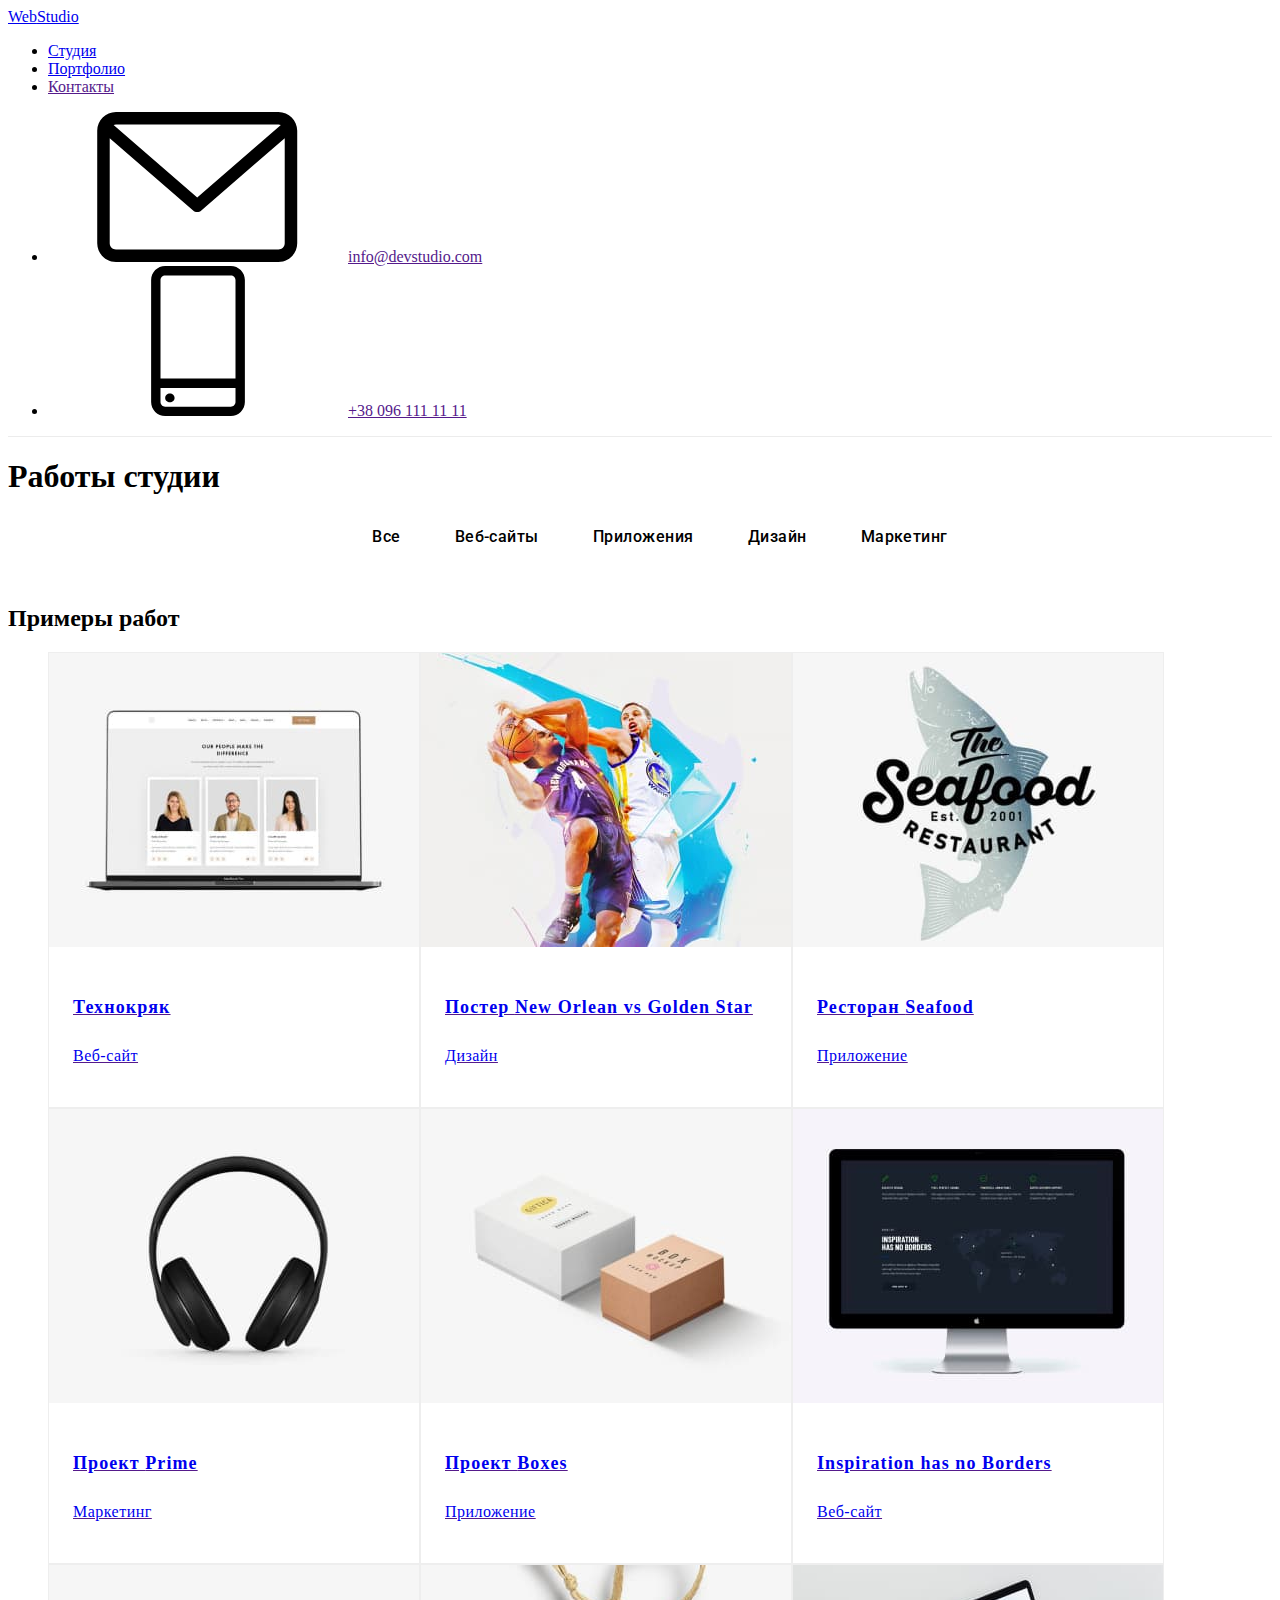
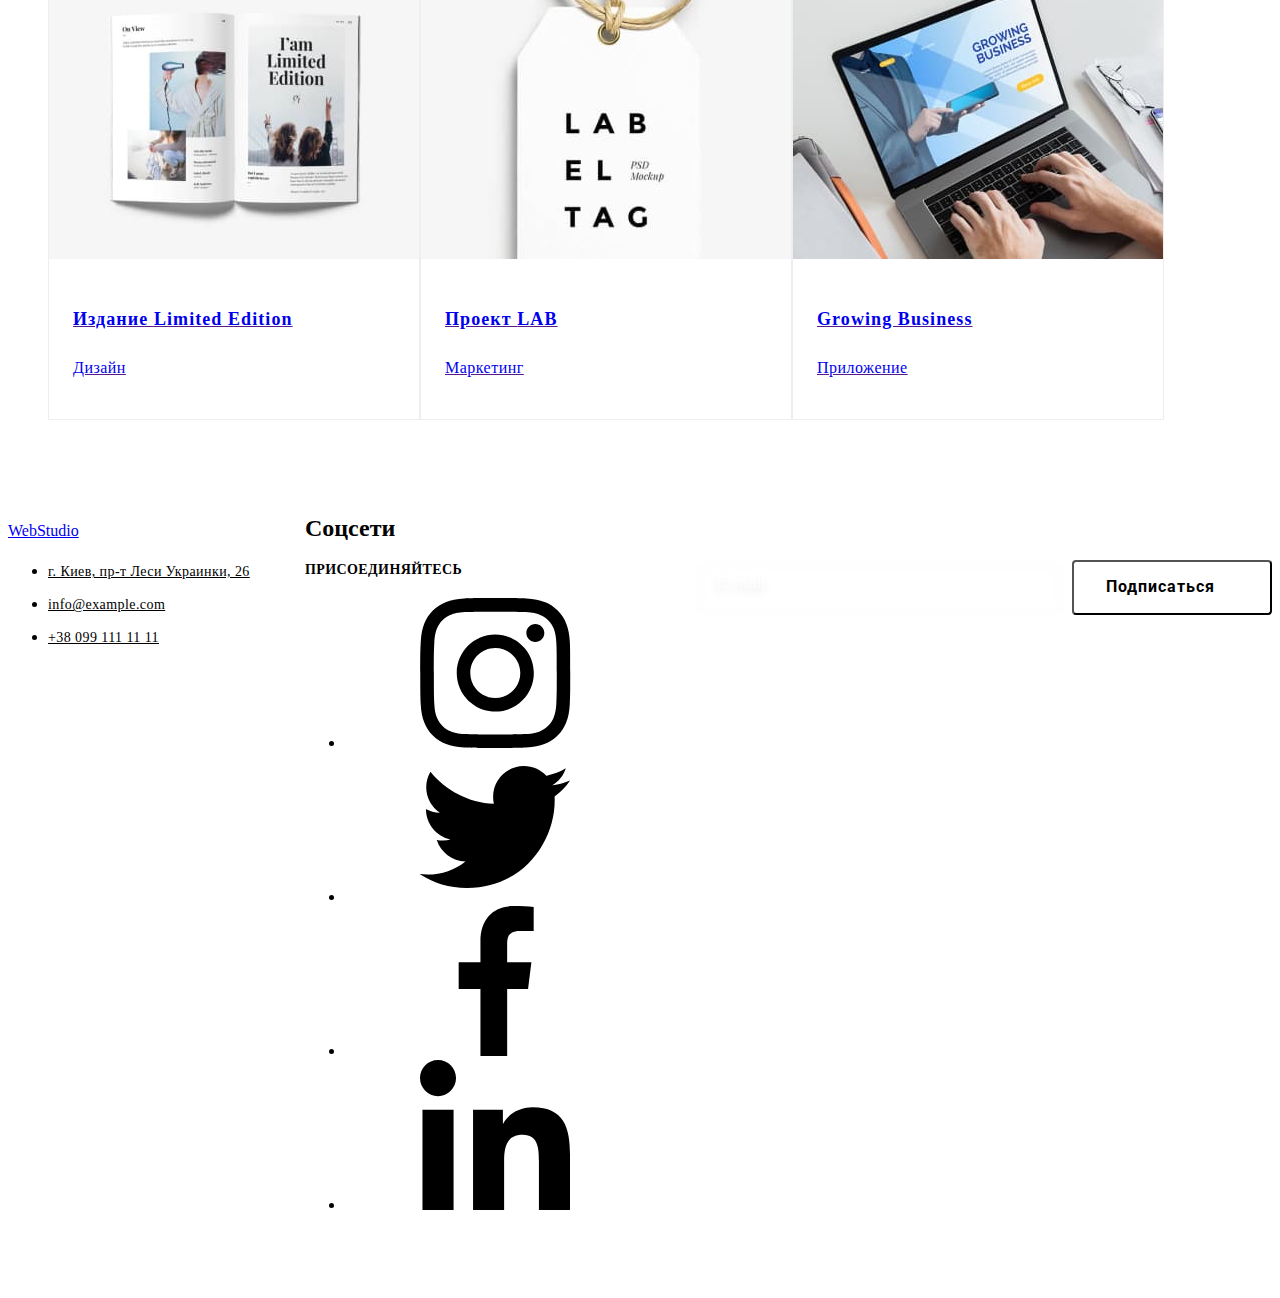
==== portfolio.html @ 2f6cfe2d "Методология БЭМ и Sass" ====
<!DOCTYPE html>
<html lang="en">
  <head>
    <meta charset="UTF-8" />
    <meta http-equiv="X-UA-Compatible" content="IE=edge" />
    <meta name="viewport" content="width=device-width, initial-scale=1.0" />
    <link rel="preconnect" href="https://fonts.googleapis.com" />
    <link rel="preconnect" href="https://fonts.gstatic.com" crossorigin />
    <link
      href="https://fonts.googleapis.com/css2?family=Raleway:wght@700&family=Roboto:wght@400;500;700;900&display=swap"
      rel="stylesheet"
    />
    <link rel="stylesheet" href="./css/reset.css" />
    <link
      rel="stylesheet"
      href="https://cdnjs.cloudflare.com/ajax/libs/modern-normalize/1.1.0/modern-normalize.min.css"
      integrity="sha512-wpPYUAdjBVSE4KJnH1VR1HeZfpl1ub8YT/NKx4PuQ5NmX2tKuGu6U/JRp5y+Y8XG2tV+wKQpNHVUX03MfMFn9Q=="
      crossorigin="anonymous"
      referrerpolicy="no-referrer"
    />
    <link rel="stylesheet" href="./css/style.css" />
    <title>Portfolio</title>
  </head>
  <body>
    <!-- Шапка сайта -->
    <div class="container">
      <header class="page-header">
        <nav class="nav">
          <a href="./index.html" class="logo"
            >Web<span class="logo--black">Studio</span></a
          >
          <ul class="nav__list">
            <li class="nav__item">
              <a href="./index.html" class="nav__link current">Студия</a>
            </li>
            <li class="nav__item">
              <a href="./portfolio.html" class="nav__link">Портфолио</a>
            </li>
            <li class="nav__item"><a href="" class="nav__link">Контакты</a></li>
          </ul>
        </nav>
        <ul class="contacts">
          <li class="contacts__item">
            <a href="" class="contacts__link"
              ><svg class="contacts__icon">
                <use href="./images/sprite.svg#icon-envelope"></use></svg
              >info@devstudio.com</a
            >
          </li>
          <li class="contacts__item">
            <a href="" class="contacts__link"
              ><svg class="contacts__icon">
                <use href="./images/sprite.svg#icon-smartphone"></use></svg
              >+38 096 111 11 11</a
            >
          </li>
        </ul>
      </header>
    </div>
    <main>
      <!-- Фильтр -->
      <section class="card-container">
        <div class="container">
          <h1 class="visually-hidden">Работы студии</h1>
          <ul class="list filter-list">
            <li class="item">
              <button type="button" class="btn-filter">Все</button>
            </li>
            <li class="item">
              <button type="button" class="btn-filter">Веб-сайты</button>
            </li>
            <li class="item">
              <button type="button" class="btn-filter">Приложения</button>
            </li>
            <li class="item">
              <button type="button" class="btn-filter">Дизайн</button>
            </li>
            <li class="item">
              <button type="button" class="btn-filter">Маркетинг</button>
            </li>
          </ul>
          <!-- Карточки -->
          <h2 class="section-title visually-hidden">Примеры работ</h2>
          <ul class="list card-set">
            <li class="item">
              <div class="card-thumb">
                <a href="">
                  <div class="envelope">
                    <img src="./images/project-1.jpg" alt="Технокряк" />
                    <p class="item-owerlay">
                      Технокряк это современная площадка распространения
                      коронавируса. Компании используют эту платформу для
                      цифрового шпионажа и атак на защищённые сервера
                      конкурентов.
                    </p>
                  </div>
                  <div class="card-content">
                    <h3 class="title">Технокряк</h3>
                    <p class="text">Веб-сайт</p>
                  </div>
                </a>
              </div>
            </li>

            <li class="item">
              <div class="card-thumb">
                <a href="">
                  <div class="envelope">
                    <img
                      src="./images/project-2.jpg"
                      alt="Постер New Orlean vs Golden Star"
                    />
                    <p class="item-owerlay">
                      Технокряк это современная площадка распространения
                      коронавируса. Компании используют эту платформу для
                      цифрового шпионажа и атак на защищённые сервера
                      конкурентов.
                    </p>
                  </div>
                  <div class="card-content">
                    <h3 class="title">
                      Постер <span lang="en">New Orlean vs Golden Star</span>
                    </h3>
                    <p class="text">Дизайн</p>
                  </div>
                </a>
              </div>
            </li>

            <li class="item">
              <div class="card-thumb">
                <a href="">
                  <div class="envelope">
                    <img src="./images/project-3.jpg" alt="Ресторан Seafood" />
                    <p class="item-owerlay">
                      Технокряк это современная площадка распространения
                      коронавируса. Компании используют эту платформу для
                      цифрового шпионажа и атак на защищённые сервера
                      конкурентов.
                    </p>
                  </div>
                  <div class="card-content">
                    <h3 class="title">
                      Ресторан <span lang="en">Seafood</span>
                    </h3>
                    <p class="text">Приложение</p>
                  </div>
                </a>
              </div>
            </li>

            <li class="item">
              <div class="card-thumb">
                <a href="">
                  <div class="envelope">
                    <img src="./images/project-4.jpg" alt="Проект Prime" />
                    <p class="item-owerlay">
                      Технокряк это современная площадка распространения
                      коронавируса. Компании используют эту платформу для
                      цифрового шпионажа и атак на защищённые сервера
                      конкурентов.
                    </p>
                  </div>
                  <div class="card-content">
                    <h3 class="title">Проект <span lang="en">Prime</span></h3>
                    <p class="text">Маркетинг</p>
                  </div>
                </a>
              </div>
            </li>

            <li class="item">
              <div class="card-thumb">
                <a href="">
                  <div class="envelope">
                    <img src="./images/project-5.jpg" alt="Проект Boxes" />
                    <p class="item-owerlay">
                      Технокряк это современная площадка распространения
                      коронавируса. Компании используют эту платформу для
                      цифрового шпионажа и атак на защищённые сервера
                      конкурентов.
                    </p>
                  </div>
                  <div class="card-content">
                    <h3 class="title">Проект <span lang="en">Boxes</span></h3>
                    <p class="text">Приложение</p>
                  </div>
                </a>
              </div>
            </li>

            <li class="item">
              <div class="card-thumb">
                <a href="">
                  <div class="envelope">
                    <img
                      src="./images/project-6.jpg"
                      alt="Inspiration has no Borders"
                    />
                    <p class="item-owerlay">
                      Технокряк это современная площадка распространения
                      коронавируса. Компании используют эту платформу для
                      цифрового шпионажа и атак на защищённые сервера
                      конкурентов.
                    </p>
                  </div>
                  <div class="card-content">
                    <h3 class="title">
                      <span lang="en">Inspiration has no Borders</span>
                    </h3>
                    <p class="text">Веб-сайт</p>
                  </div>
                </a>
              </div>
            </li>

            <li class="item">
              <div class="card-thumb">
                <a href="">
                  <div class="envelope">
                    <img
                      src="./images/project-7.jpg"
                      alt="Издание Limited Edition"
                    />
                    <p class="item-owerlay">
                      Технокряк это современная площадка распространения
                      коронавируса. Компании используют эту платформу для
                      цифрового шпионажа и атак на защищённые сервера
                      конкурентов.
                    </p>
                  </div>
                  <div class="card-content">
                    <h3 class="title">
                      Издание <span lang="en">Limited Edition</span>
                    </h3>
                    <p class="text">Дизайн</p>
                  </div>
                </a>
              </div>
            </li>

            <li class="item">
              <div class="card-thumb">
                <a href="">
                  <div class="envelope">
                    <img src="./images/project-8.jpg" alt="Проект LAB" />
                    <p class="item-owerlay">
                      Технокряк это современная площадка распространения
                      коронавируса. Компании используют эту платформу для
                      цифрового шпионажа и атак на защищённые сервера
                      конкурентов.
                    </p>
                  </div>
                  <div class="card-content">
                    <h3 class="title">Проект <span lang="en">LAB</span></h3>
                    <p class="text">Маркетинг</p>
                  </div>
                </a>
              </div>
            </li>

            <li class="item">
              <div class="card-thumb">
                <a href="">
                  <div class="envelope">
                    <img src="./images/project-9.jpg" alt="Growing Business" />
                    <p class="item-owerlay">
                      Технокряк это современная площадка распространения
                      коронавируса. Компании используют эту платформу для
                      цифрового шпионажа и атак на защищённые сервера
                      конкурентов.
                    </p>
                  </div>
                  <div class="card-content">
                    <h3 class="title">
                      <span lang="en">Growing Business</span>
                    </h3>
                    <p class="text">Приложение</p>
                  </div>
                </a>
              </div>
            </li>
          </ul>
        </div>
      </section>
    </main>
    <!-- Футер -->
    <footer class="footer">
      <div class="container wrap">
        <div class="footer-left">
          <a href="./index.html" class="logo link"
            >Web<span class="logo-white">Studio</span></a
          >
          <address>
            <ul class="address-list list">
              <li class="address-item">
                <a href="" class="link address-contact map"
                  >г. Киев, пр-т Леси Украинки, 26</a
                >
              </li>
              <li class="address-item">
                <a href="mailto:info@example.com" class="link address-contact"
                  >info@example.com</a
                >
              </li>
              <li class="address-item">
                <a href="tel:+380991111111" class="link address-contact"
                  >+38 099 111 11 11</a
                >
              </li>
            </ul>
          </address>
        </div>
        <div class="footer-right">
          <h2 class="visually-hidden">Соцсети</h2>
          <h3 class="title">Присоединяйтесь</h3>
          <ul class="team-social social-list list">
            <li class="item">
              <a href="" class="social-link"
                ><svg class="social-icon">
                  <use href="./images/sprite.svg#icon-instagram"></use></svg
              ></a>
            </li>
            <li class="item">
              <a href="" class="social-link"
                ><svg class="social-icon">
                  <use href="./images/sprite.svg#icon-twitter"></use></svg
              ></a>
            </li>
            <li class="item">
              <a href="" class="social-link"
                ><svg class="social-icon">
                  <use href="./images/sprite.svg#icon-facebook"></use></svg
              ></a>
            </li>
            <li class="item">
              <a href="" class="social-link"
                ><svg class="social-icon">
                  <use href="./images/sprite.svg#icon-linkedin"></use></svg
              ></a>
            </li>
          </ul>
        </div>
        <form class="subscribe">
          <b class="subscribe-heading">Подпишитесь на рассылку</b>
          <div class="subscribe-field">
            <label
              ><input type="email" name="mail" placeholder="E-mail"
            /></label>
            <button type="submit" class="btn-subscribe">Подписаться</button>
          </div>
        </form>
      </div>
    </footer>
  </body>
</html>
---- css/style.css ----
/* -----Модалка----- */

.backdrop {
  position: fixed;
  top: 0;
  left: 0;
  width: 100%;
  height: 100%;
  background: rgba(0, 0, 0, 0.2);
}

.is-hidden {
  opacity: 0;
  pointer-events: none;
}

.modal {
  position: absolute;
  width: 530px;
  top: 50%;
  left: 50%;
  transform: translate(-50%, -50%);
  background: #ffffff;
  box-shadow: 0px 1px 3px rgba(0, 0, 0, 0.12), 0px 1px 1px rgba(0, 0, 0, 0.14),
    0px 2px 1px rgba(0, 0, 0, 0.2);
  border-radius: 4px;
}

.btn-modal {
  display: flex;
  align-items: center;
  justify-content: center;

  position: absolute;
  top: 8px;
  right: 8px;

  width: 30px;
  height: 30px;
  background: #ffffff;
  border: 1px solid rgba(0, 0, 0, 0.1);
  border-radius: 20px;
}

.close {
  width: 18px;
  height: 18px;
  transition: fill 250ms cubic-bezier(0.4, 0, 0.2, 1);
}

.btn-modal:hover .close,
.btn-modal:focus .close {
  fill: var(--accent-color);
  cursor: pointer;
}

/* -----Форма в модалке----- */

.application {
  padding: 40px;
}

.application .title {
  margin-bottom: 12px;

  font-weight: 700;
  font-size: 20px;
  line-height: 1.15;
  letter-spacing: 0.03em;
  text-align: center;
  color: var(--primary-text-color);
}

.form-field {
  position: relative;
  display: flex;
  flex-direction: column;
  margin-bottom: 10px;
}

.form-field label {
  margin-bottom: 4px;
  font-size: 12px;
  line-height: 1.17;
  letter-spacing: 0.01em;
  color: var(--secondary-text-color);
}

.form-field input {
  width: 100%;
  padding: 10px 42px;
  border: 1px solid rgba(33, 33, 33, 0.2);
  border-radius: 4px;
}

.form-field input:focus {
  border: 1px solid var(--accent-color);
}

.form-field textarea {
  resize: none;
  padding: 16px 12px;
  height: 120px;
  border: 1px solid rgba(33, 33, 33, 0.2);
  border-radius: 4px;
}

.form-field textarea:focus {
  border: 1px solid var(--accent-color);
}

.form-field textarea::placeholder {
  font-size: 12px;
  line-height: 1.17;
  letter-spacing: 0.01em;
  color: rgba(117, 117, 117, 0.5);
}

.form-checkbox {
  display: flex;
  justify-content: center;
  align-items: center;
  font-size: 14px;
  line-height: 1.71;
  letter-spacing: 0.03em;
  color: var(--secondary-text-color);
  margin-bottom: 30px;
}

.checkbox {
  /* -webkit-appearance: none;
  -moz-appearance: none;
  appearance: none;
  position: absolute; */

  position: absolute;
  width: 1px;
  height: 1px;
  margin: -1px;
  border: 0;
  padding: 0;
  clip: rect(0 0 0 0);
  overflow: hidden;
}

.checkbox-icon {
  display: inline-block;
  width: 16px;
  height: 15px;
  margin-right: 8px;

  background-image: url(../images/icon-no-check.svg);

  transition: background-image 250ms cubic-bezier(0.4, 0, 0.2, 1);
}

.checkbox:checked + .checkbox-icon {
  background-image: url(../images/icon-check.svg);
}

.contract {
  padding-left: 4px;
  color: var(--accent-color);
  text-decoration: underline;
}

.form-icon {
  position: absolute;
  top: 50%;
  left: 15px;
  width: 18px;
  height: 18px;

  fill: #212121;
}

.form-field input:focus ~ .form-icon {
  fill: var(--accent-color);
}

.form-btn {
  display: flex;
  flex-direction: column;
  align-items: center;
}

.btn-form-application {
  display: inline-block;
  border-radius: 4px;
  border: 1px solid transparent;
  box-shadow: 0px 4px 4px rgba(0, 0, 0, 0.15);
  padding-top: 10px;
  padding-right: 55px;
  padding-bottom: 10px;
  padding-left: 55px;

  background-color: var(--accent-color);
  color: var(--heading-color);
  font-weight: 700;
  font-size: 16px;
  line-height: 1.9;
  letter-spacing: 0.06em;
  transition: background 250ms cubic-bezier(0.4, 0, 0.2, 1);
}

.btn-form-application:hover,
.btn-form-application:focus {
  background: #188ce8;
  cursor: pointer;
}

/* -----Хедер----- */
/* -----Лого----- */

/* -----Секция HERO----- */

.btn-hero {
  display: inline-block;
  border-radius: 4px;
  border: 1px solid transparent;
  padding-top: 10px;
  padding-right: 32px;
  padding-bottom: 10px;
  padding-left: 32px;
  min-width: 200px;
  margin-top: 30px;

  background-color: var(--accent-color);
  color: var(--heading-color);
  font-family: Roboto;
  font-style: normal;
  font-weight: 700;
  font-size: 16px;
  line-height: 1.9;
  letter-spacing: 0.06em;
  align-items: center;
  text-align: center;
}

/* -----Преимущества----- */

/* -----Чем занимаемся----- */

/* -----Команда----- */

/* -----Клиенты----- */

/* -----Футтер----- */

.footer {
  background-color: var(--footer-color);
  padding-top: 60px;
  padding-bottom: 60px;
}

.wrap {
  display: flex;
  align-items: baseline;
  justify-content: space-between;
}

/* .footer-left {
  margin-right: 70px;
} */

.address-list {
  display: flex;
  flex-direction: column;
  margin-top: 20px;
}

.address-contact {
  color: var(--footer-address);
  font-style: normal;
  font-size: 14px;
  line-height: 1.71;
  letter-spacing: 0.03em;

  transition: color 250ms cubic-bezier(0.4, 0, 0.2, 1);
}

.map {
  color: var(--heading-color);
}

.address-list .address-item + .address-item {
  margin-top: 9px;
}

.address-contact:hover,
.address-contact:focus {
  color: var(--heading-color);
  cursor: pointer;
}

.footer-right > .title {
  color: var(--heading-color);
  font-weight: 700;
  font-size: 14px;
  line-height: 1.14;
  letter-spacing: 0.03em;
  text-transform: uppercase;
  margin-bottom: 20px;
}

/* Подписаться */

/* .subscribe {
  margin-left: 93px;
} */

.subscribe-field {
  display: flex;
}

.subscribe-heading {
  display: block;
  font-weight: bold;
  font-size: 14px;
  line-height: 1.14;
  letter-spacing: 0.03em;
  text-transform: uppercase;
  color: #ffffff;

  margin-bottom: 20px;
}

.subscribe-field input {
  width: 360px;
  margin-right: 12px;
  padding-top: 15px;
  padding-right: 16px;
  padding-bottom: 15px;
  padding-left: 16px;

  background-color: var(--footer-color);

  border: 1px solid rgba(255, 255, 255, 0.3);
  box-sizing: border-box;
  filter: drop-shadow(0px 4px 4px rgba(0, 0, 0, 0.15));
  border-radius: 4px;
}

.subscribe-field input::placeholder {
  font-size: 16px;
  line-height: 1.25;
  letter-spacing: 0.03em;
  color: rgba(255, 255, 255, 0.6);
}

.btn-subscribe {
  display: inline-flex;
  position: relative;
  border-radius: 4px;
  padding-top: 10px;
  padding-right: 32px;
  padding-bottom: 10px;
  padding-left: 32px;
  min-width: 200px;

  background-color: var(--accent-color);
  color: var(--heading-color);
  font-family: Roboto;
  font-style: normal;
  font-weight: 700;
  font-size: 16px;
  line-height: 1.9;
  letter-spacing: 0.06em;
  align-items: center;
  text-align: center;
}

.btn-subscribe::after {
  content: "";
  position: absolute;
  top: 50%;
  right: 25px;
  transform: translateY(-50%);

  width: 24px;
  height: 24px;
  background-image: url(../images/icon-send.svg);
}

/* -----ВТОРАЯ СТРАНИЦА----- */

/* -----Фильтр----- */
.card-container {
  border-top: 1px solid #ececec;
  padding-top: var(--section-padding);
  padding-bottom: var(--section-padding);
}

.filter-list {
  display: flex;
  justify-content: center;
  margin-bottom: 50px;
}

.filter-list .item {
  display: inline-block;
}

.filter-list .item + .item {
  margin-left: 8px;
}

.btn-filter {
  display: inline-block;
  background-color: var(--background-filter);
  height: 38px;
  border-radius: 4px;
  border: 1px solid transparent;
  padding: 6px 22px;

  font-family: Roboto;
  font-style: normal;
  font-weight: 500;
  font-size: 16px;
  line-height: 1.62;
  text-align: center;
  letter-spacing: 0.03em;

  transition: background-color 250ms cubic-bezier(0.4, 0, 0.2, 1),
    color 250ms cubic-bezier(0.4, 0, 0.2, 1),
    box-shadow 250ms cubic-bezier(0.4, 0, 0.2, 1);
}

.btn-filter:hover,
.btn-filter:focus {
  cursor: pointer;
  background-color: var(--accent-color);
  color: var(--background-filter);
  box-shadow: 0px 3px 1px rgba(0, 0, 0, 0.1), 0px 1px 2px rgba(0, 0, 0, 0.08),
    0px 2px 2px rgba(0, 0, 0, 0.12);
}

/* -----Карточки----- */

.card-set {
  display: flex;
  flex-wrap: wrap;
  margin-top: calc(-1 * var(--card-set-gap));
  margin-left: calc(-1 * var(--card-set-gap));
}

.card-set .item {
  display: flex;
  flex-direction: column;
  flex-basis: calc(100% / 3 - var(--card-set-gap));
  margin-top: var(--card-set-gap);
  margin-left: var(--card-set-gap);
  width: 370px;
  border: 1px solid #eeeeee;

  transition: box-shadow 250ms cubic-bezier(0.4, 0, 0.2, 1);
}

.card-set .item:hover,
.card-set .item:focus {
  cursor: pointer;
  box-shadow: 0px 1px 1px rgba(0, 0, 0, 0.12), 0px 4px 4px rgba(0, 0, 0, 0.06),
    1px 4px 6px rgba(0, 0, 0, 0.16);
}

.envelope {
  position: relative;
  overflow: hidden;
}

.item-owerlay {
  position: absolute;
  width: 100%;
  height: 100%;
  padding: 63px 24px;
  transition: transform 250ms cubic-bezier(0.4, 0, 0.2, 1);
  font-size: 18px;
  line-height: 1.55;
  letter-spacing: 0.03em;
  color: var(--heading-color);
  background: rgba(33, 150, 243, 0.9);

  pointer-events: none;
}

.card-set .item:hover .item-owerlay,
.card-set .item:focus .item-owerlay {
  transform: translateY(-100%);
}

.card-content {
  padding: 20px 24px;
}

.card-content .title {
  color: var(--primary-text-color);
  font-weight: 700;
  font-size: 18px;
  line-height: 2;
  letter-spacing: 0.06em;
  margin-bottom: 4px;
}

.card-content .text {
  color: var(--secondary-text-color);
  font-weight: 400;
  font-size: 16px;
  line-height: 1.87;
  letter-spacing: 0.03em;
}
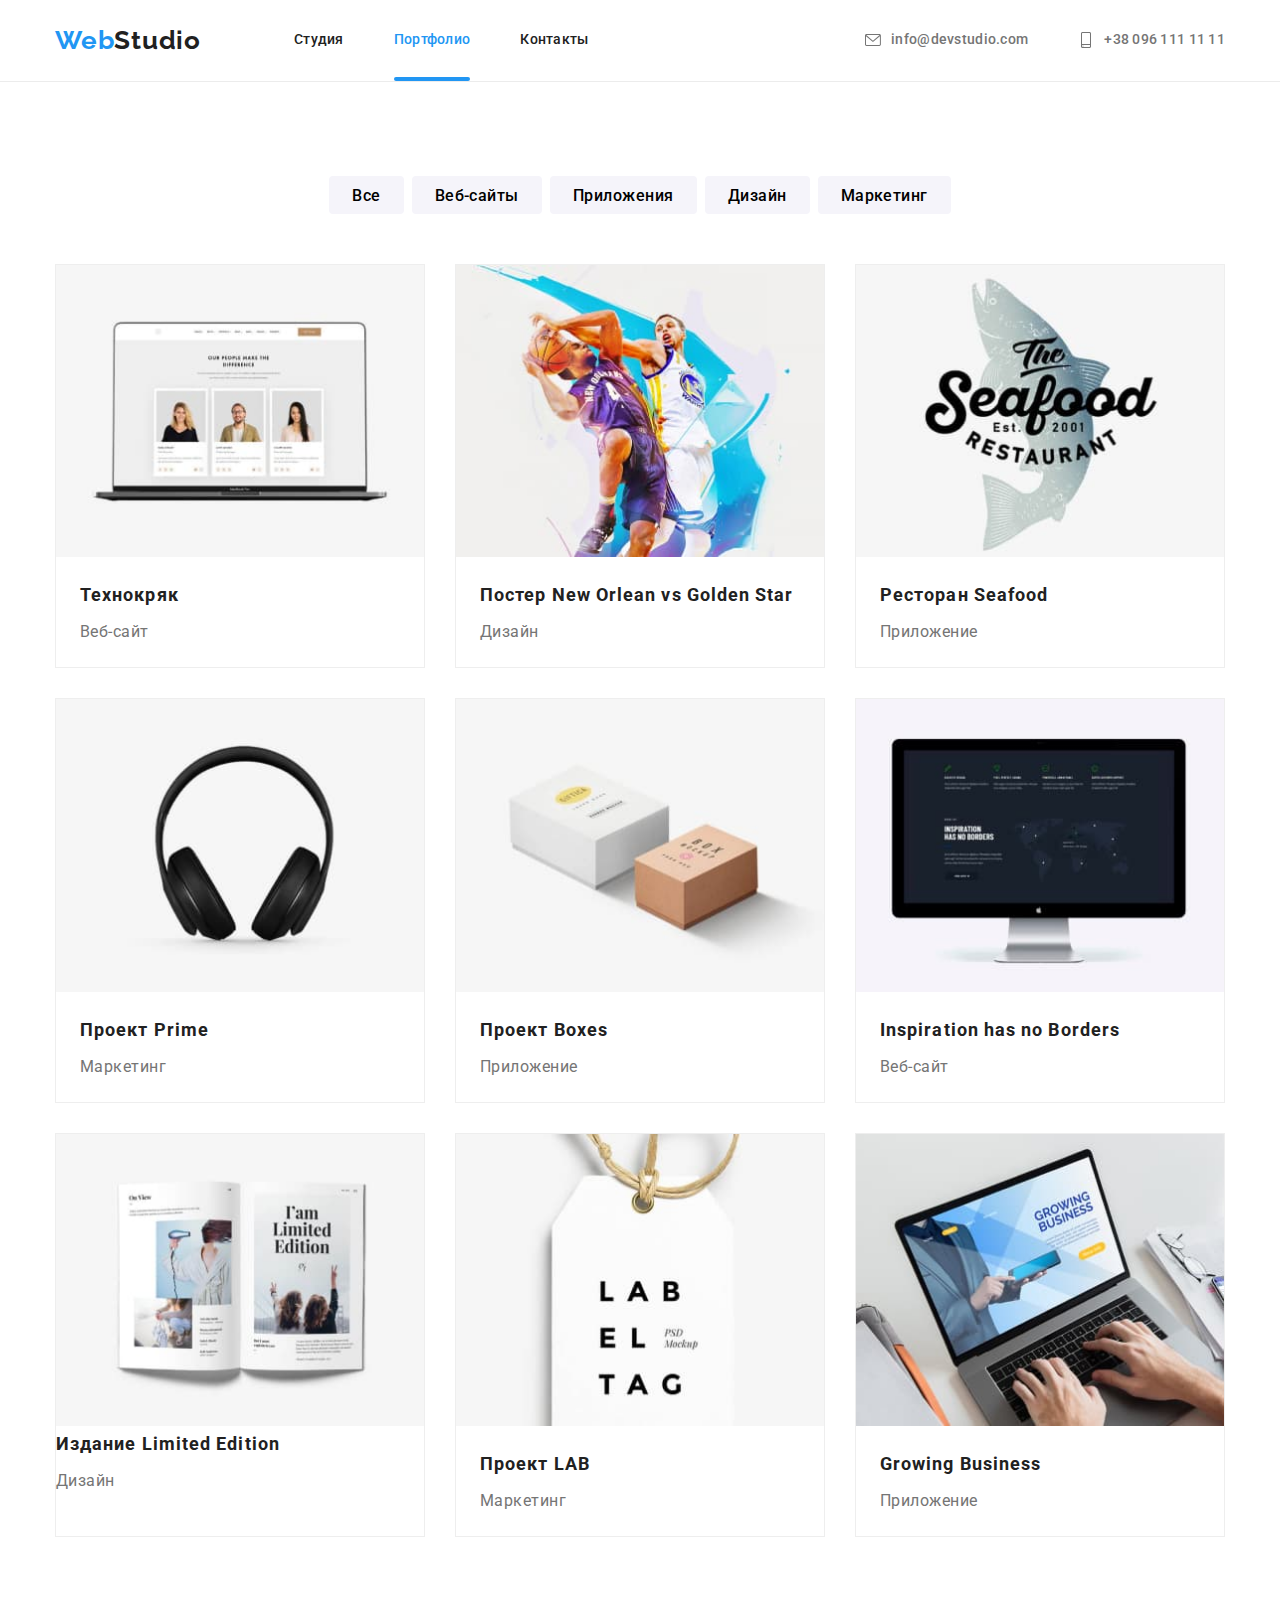
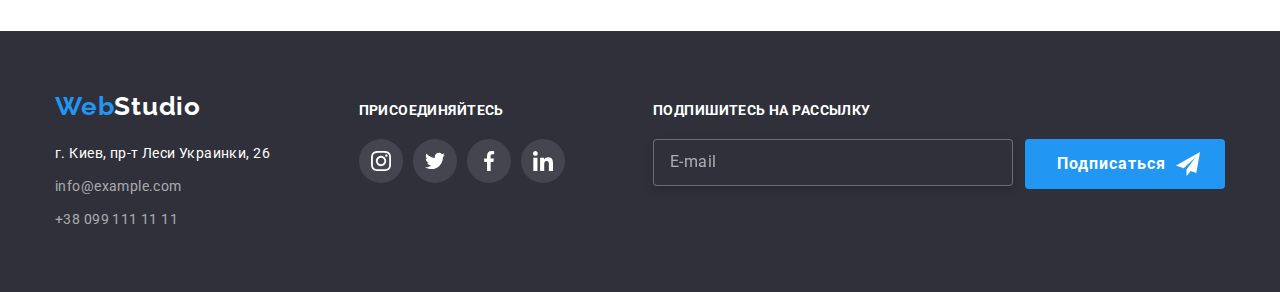
==== commit f1c19682: "Sass" ====
--- a/portfolio.html
+++ b/portfolio.html
@@ -10,7 +10,6 @@
       href="https://fonts.googleapis.com/css2?family=Raleway:wght@700&family=Roboto:wght@400;500;700;900&display=swap"
       rel="stylesheet"
     />
-    <link rel="stylesheet" href="./css/reset.css" />
     <link
       rel="stylesheet"
       href="https://cdnjs.cloudflare.com/ajax/libs/modern-normalize/1.1.0/modern-normalize.min.css"
@@ -18,7 +17,7 @@
       crossorigin="anonymous"
       referrerpolicy="no-referrer"
     />
-    <link rel="stylesheet" href="./css/style.css" />
+    <link rel="stylesheet" href="./css/main.min.css" />
     <title>Portfolio</title>
   </head>
   <body>
@@ -31,10 +30,10 @@
           >
           <ul class="nav__list">
             <li class="nav__item">
-              <a href="./index.html" class="nav__link current">Студия</a>
+              <a href="./index.html" class="nav__link">Студия</a>
             </li>
             <li class="nav__item">
-              <a href="./portfolio.html" class="nav__link">Портфолио</a>
+              <a href="./portfolio.html" class="nav__link current">Портфолио</a>
             </li>
             <li class="nav__item"><a href="" class="nav__link">Контакты</a></li>
           </ul>
@@ -59,50 +58,50 @@
     </div>
     <main>
       <!-- Фильтр -->
-      <section class="card-container">
+      <section class="projects">
         <div class="container">
           <h1 class="visually-hidden">Работы студии</h1>
-          <ul class="list filter-list">
-            <li class="item">
-              <button type="button" class="btn-filter">Все</button>
-            </li>
-            <li class="item">
-              <button type="button" class="btn-filter">Веб-сайты</button>
-            </li>
-            <li class="item">
-              <button type="button" class="btn-filter">Приложения</button>
-            </li>
-            <li class="item">
-              <button type="button" class="btn-filter">Дизайн</button>
-            </li>
-            <li class="item">
-              <button type="button" class="btn-filter">Маркетинг</button>
+          <ul class="filter__list">
+            <li class="filter__item">
+              <button type="button" class="btn__filter">Все</button>
+            </li>
+            <li class="filter__item">
+              <button type="button" class="btn__filter">Веб-сайты</button>
+            </li>
+            <li class="filter__item">
+              <button type="button" class="btn__filter">Приложения</button>
+            </li>
+            <li class="filter__item">
+              <button type="button" class="btn__filter">Дизайн</button>
+            </li>
+            <li class="filter__item">
+              <button type="button" class="btn__filter">Маркетинг</button>
             </li>
           </ul>
           <!-- Карточки -->
-          <h2 class="section-title visually-hidden">Примеры работ</h2>
-          <ul class="list card-set">
-            <li class="item">
+          <h2 class="section__title visually-hidden">Примеры работ</h2>
+          <ul class="card__set">
+            <li class="card__item">
               <div class="card-thumb">
                 <a href="">
                   <div class="envelope">
                     <img src="./images/project-1.jpg" alt="Технокряк" />
-                    <p class="item-owerlay">
-                      Технокряк это современная площадка распространения
-                      коронавируса. Компании используют эту платформу для
-                      цифрового шпионажа и атак на защищённые сервера
-                      конкурентов.
-                    </p>
-                  </div>
-                  <div class="card-content">
-                    <h3 class="title">Технокряк</h3>
-                    <p class="text">Веб-сайт</p>
-                  </div>
-                </a>
-              </div>
-            </li>
-
-            <li class="item">
+                    <p class="envelope__owerlay">
+                      Технокряк это современная площадка распространения
+                      коронавируса. Компании используют эту платформу для
+                      цифрового шпионажа и атак на защищённые сервера
+                      конкурентов.
+                    </p>
+                  </div>
+                  <div class="card__content">
+                    <h3 class="card__title">Технокряк</h3>
+                    <p class="card__text">Веб-сайт</p>
+                  </div>
+                </a>
+              </div>
+            </li>
+
+            <li class="card__item">
               <div class="card-thumb">
                 <a href="">
                   <div class="envelope">
@@ -110,86 +109,90 @@
                       src="./images/project-2.jpg"
                       alt="Постер New Orlean vs Golden Star"
                     />
-                    <p class="item-owerlay">
-                      Технокряк это современная площадка распространения
-                      коронавируса. Компании используют эту платформу для
-                      цифрового шпионажа и атак на защищённые сервера
-                      конкурентов.
-                    </p>
-                  </div>
-                  <div class="card-content">
-                    <h3 class="title">
+                    <p class="envelope__owerlay">
+                      Технокряк это современная площадка распространения
+                      коронавируса. Компании используют эту платформу для
+                      цифрового шпионажа и атак на защищённые сервера
+                      конкурентов.
+                    </p>
+                  </div>
+                  <div class="card__content">
+                    <h3 class="card__title">
                       Постер <span lang="en">New Orlean vs Golden Star</span>
                     </h3>
-                    <p class="text">Дизайн</p>
-                  </div>
-                </a>
-              </div>
-            </li>
-
-            <li class="item">
+                    <p class="card__text">Дизайн</p>
+                  </div>
+                </a>
+              </div>
+            </li>
+
+            <li class="card__item">
               <div class="card-thumb">
                 <a href="">
                   <div class="envelope">
                     <img src="./images/project-3.jpg" alt="Ресторан Seafood" />
-                    <p class="item-owerlay">
-                      Технокряк это современная площадка распространения
-                      коронавируса. Компании используют эту платформу для
-                      цифрового шпионажа и атак на защищённые сервера
-                      конкурентов.
-                    </p>
-                  </div>
-                  <div class="card-content">
-                    <h3 class="title">
+                    <p class="envelope__owerlay">
+                      Технокряк это современная площадка распространения
+                      коронавируса. Компании используют эту платформу для
+                      цифрового шпионажа и атак на защищённые сервера
+                      конкурентов.
+                    </p>
+                  </div>
+                  <div class="card__content">
+                    <h3 class="card__title">
                       Ресторан <span lang="en">Seafood</span>
                     </h3>
-                    <p class="text">Приложение</p>
-                  </div>
-                </a>
-              </div>
-            </li>
-
-            <li class="item">
+                    <p class="card__text">Приложение</p>
+                  </div>
+                </a>
+              </div>
+            </li>
+
+            <li class="card__item">
               <div class="card-thumb">
                 <a href="">
                   <div class="envelope">
                     <img src="./images/project-4.jpg" alt="Проект Prime" />
-                    <p class="item-owerlay">
-                      Технокряк это современная площадка распространения
-                      коронавируса. Компании используют эту платформу для
-                      цифрового шпионажа и атак на защищённые сервера
-                      конкурентов.
-                    </p>
-                  </div>
-                  <div class="card-content">
-                    <h3 class="title">Проект <span lang="en">Prime</span></h3>
-                    <p class="text">Маркетинг</p>
-                  </div>
-                </a>
-              </div>
-            </li>
-
-            <li class="item">
+                    <p class="envelope__owerlay">
+                      Технокряк это современная площадка распространения
+                      коронавируса. Компании используют эту платформу для
+                      цифрового шпионажа и атак на защищённые сервера
+                      конкурентов.
+                    </p>
+                  </div>
+                  <div class="card__content">
+                    <h3 class="card__title">
+                      Проект <span lang="en">Prime</span>
+                    </h3>
+                    <p class="card__text">Маркетинг</p>
+                  </div>
+                </a>
+              </div>
+            </li>
+
+            <li class="card__item">
               <div class="card-thumb">
                 <a href="">
                   <div class="envelope">
                     <img src="./images/project-5.jpg" alt="Проект Boxes" />
-                    <p class="item-owerlay">
-                      Технокряк это современная площадка распространения
-                      коронавируса. Компании используют эту платформу для
-                      цифрового шпионажа и атак на защищённые сервера
-                      конкурентов.
-                    </p>
-                  </div>
-                  <div class="card-content">
-                    <h3 class="title">Проект <span lang="en">Boxes</span></h3>
-                    <p class="text">Приложение</p>
-                  </div>
-                </a>
-              </div>
-            </li>
-
-            <li class="item">
+                    <p class="envelope__owerlay">
+                      Технокряк это современная площадка распространения
+                      коронавируса. Компании используют эту платформу для
+                      цифрового шпионажа и атак на защищённые сервера
+                      конкурентов.
+                    </p>
+                  </div>
+                  <div class="card__content">
+                    <h3 class="card__title">
+                      Проект <span lang="en">Boxes</span>
+                    </h3>
+                    <p class="card__text">Приложение</p>
+                  </div>
+                </a>
+              </div>
+            </li>
+
+            <li class="card__item">
               <div class="card-thumb">
                 <a href="">
                   <div class="envelope">
@@ -197,24 +200,24 @@
                       src="./images/project-6.jpg"
                       alt="Inspiration has no Borders"
                     />
-                    <p class="item-owerlay">
-                      Технокряк это современная площадка распространения
-                      коронавируса. Компании используют эту платформу для
-                      цифрового шпионажа и атак на защищённые сервера
-                      конкурентов.
-                    </p>
-                  </div>
-                  <div class="card-content">
-                    <h3 class="title">
+                    <p class="envelope__owerlay">
+                      Технокряк это современная площадка распространения
+                      коронавируса. Компании используют эту платформу для
+                      цифрового шпионажа и атак на защищённые сервера
+                      конкурентов.
+                    </p>
+                  </div>
+                  <div class="card__content">
+                    <h3 class="card__title">
                       <span lang="en">Inspiration has no Borders</span>
                     </h3>
-                    <p class="text">Веб-сайт</p>
-                  </div>
-                </a>
-              </div>
-            </li>
-
-            <li class="item">
+                    <p class="card__text">Веб-сайт</p>
+                  </div>
+                </a>
+              </div>
+            </li>
+
+            <li class="card__item">
               <div class="card-thumb">
                 <a href="">
                   <div class="envelope">
@@ -222,60 +225,62 @@
                       src="./images/project-7.jpg"
                       alt="Издание Limited Edition"
                     />
-                    <p class="item-owerlay">
-                      Технокряк это современная площадка распространения
-                      коронавируса. Компании используют эту платформу для
-                      цифрового шпионажа и атак на защищённые сервера
-                      конкурентов.
-                    </p>
-                  </div>
-                  <div class="card-content">
-                    <h3 class="title">
+                    <p class="envelope__owerlay">
+                      Технокряк это современная площадка распространения
+                      коронавируса. Компании используют эту платформу для
+                      цифрового шпионажа и атак на защищённые сервера
+                      конкурентов.
+                    </p>
+                  </div>
+                  <div class="card_content">
+                    <h3 class="card__title">
                       Издание <span lang="en">Limited Edition</span>
                     </h3>
-                    <p class="text">Дизайн</p>
-                  </div>
-                </a>
-              </div>
-            </li>
-
-            <li class="item">
+                    <p class="card__text">Дизайн</p>
+                  </div>
+                </a>
+              </div>
+            </li>
+
+            <li class="card__item">
               <div class="card-thumb">
                 <a href="">
                   <div class="envelope">
                     <img src="./images/project-8.jpg" alt="Проект LAB" />
-                    <p class="item-owerlay">
-                      Технокряк это современная площадка распространения
-                      коронавируса. Компании используют эту платформу для
-                      цифрового шпионажа и атак на защищённые сервера
-                      конкурентов.
-                    </p>
-                  </div>
-                  <div class="card-content">
-                    <h3 class="title">Проект <span lang="en">LAB</span></h3>
-                    <p class="text">Маркетинг</p>
-                  </div>
-                </a>
-              </div>
-            </li>
-
-            <li class="item">
+                    <p class="envelope__owerlay">
+                      Технокряк это современная площадка распространения
+                      коронавируса. Компании используют эту платформу для
+                      цифрового шпионажа и атак на защищённые сервера
+                      конкурентов.
+                    </p>
+                  </div>
+                  <div class="card__content">
+                    <h3 class="card__title">
+                      Проект <span lang="en">LAB</span>
+                    </h3>
+                    <p class="card__text">Маркетинг</p>
+                  </div>
+                </a>
+              </div>
+            </li>
+
+            <li class="card__item">
               <div class="card-thumb">
                 <a href="">
                   <div class="envelope">
                     <img src="./images/project-9.jpg" alt="Growing Business" />
-                    <p class="item-owerlay">
-                      Технокряк это современная площадка распространения
-                      коронавируса. Компании используют эту платформу для
-                      цифрового шпионажа и атак на защищённые сервера
-                      конкурентов.
-                    </p>
-                  </div>
-                  <div class="card-content">
-                    <h3 class="title">
+                    <p class="envelope__owerlay">
+                      Технокряк это современная площадка распространения
+                      коронавируса. Компании используют эту платформу для
+                      цифрового шпионажа и атак на защищённые сервера
+                      конкурентов.
+                    </p>
+                  </div>
+                  <div class="card__content">
+                    <h3 class="card__title">
                       <span lang="en">Growing Business</span>
                     </h3>
-                    <p class="text">Приложение</p>
+                    <p class="card__text">Приложение</p>
                   </div>
                 </a>
               </div>
@@ -286,68 +291,68 @@
     </main>
     <!-- Футер -->
     <footer class="footer">
-      <div class="container wrap">
-        <div class="footer-left">
-          <a href="./index.html" class="logo link"
-            >Web<span class="logo-white">Studio</span></a
+      <div class="container footer__wrap">
+        <div>
+          <a href="./index.html" class="logo"
+            >Web<span class="logo--white">Studio</span></a
           >
           <address>
-            <ul class="address-list list">
-              <li class="address-item">
-                <a href="" class="link address-contact map"
+            <ul class="address__list">
+              <li class="address__item">
+                <a href="" class="address__contact address__map"
                   >г. Киев, пр-т Леси Украинки, 26</a
                 >
               </li>
-              <li class="address-item">
-                <a href="mailto:info@example.com" class="link address-contact"
+              <li class="address__item">
+                <a href="mailto:info@example.com" class="link address__contact"
                   >info@example.com</a
                 >
               </li>
-              <li class="address-item">
-                <a href="tel:+380991111111" class="link address-contact"
+              <li class="address__item">
+                <a href="tel:+380991111111" class="link address__contact"
                   >+38 099 111 11 11</a
                 >
               </li>
             </ul>
           </address>
         </div>
-        <div class="footer-right">
+        <div>
           <h2 class="visually-hidden">Соцсети</h2>
-          <h3 class="title">Присоединяйтесь</h3>
-          <ul class="team-social social-list list">
-            <li class="item">
-              <a href="" class="social-link"
-                ><svg class="social-icon">
+          <h3 class="social__title">Присоединяйтесь</h3>
+          <ul class="social">
+            <li class="social__item">
+              <a href="" class="social__link social__link--inversion"
+                ><svg class="social__icon social__icon--inversion">
                   <use href="./images/sprite.svg#icon-instagram"></use></svg
               ></a>
             </li>
-            <li class="item">
-              <a href="" class="social-link"
-                ><svg class="social-icon">
+            <li class="social__item">
+              <a href="" class="social__link social__link--inversion"
+                ><svg class="social__icon social__icon--inversion">
                   <use href="./images/sprite.svg#icon-twitter"></use></svg
               ></a>
             </li>
-            <li class="item">
-              <a href="" class="social-link"
-                ><svg class="social-icon">
+            <li class="social__item">
+              <a href="" class="social__link social__link--inversion"
+                ><svg class="social__icon social__icon--inversion">
                   <use href="./images/sprite.svg#icon-facebook"></use></svg
               ></a>
             </li>
-            <li class="item">
-              <a href="" class="social-link"
-                ><svg class="social-icon">
+            <li class="social__item">
+              <a href="" class="social__link social__link--inversion"
+                ><svg class="social__icon social__icon--inversion">
                   <use href="./images/sprite.svg#icon-linkedin"></use></svg
               ></a>
             </li>
           </ul>
         </div>
         <form class="subscribe">
-          <b class="subscribe-heading">Подпишитесь на рассылку</b>
-          <div class="subscribe-field">
+          <b class="subscribe__heading">Подпишитесь на рассылку</b>
+          <div class="subscribe__field">
             <label
               ><input type="email" name="mail" placeholder="E-mail"
             /></label>
-            <button type="submit" class="btn-subscribe">Подписаться</button>
+            <button type="submit" class="btn__subscribe">Подписаться</button>
           </div>
         </form>
       </div>
--- a/css/main.min.css
+++ b/css/main.min.css
@@ -0,0 +1,2 @@
+*{padding:0;margin:0;border:0}*,*:before,*:after{box-sizing:border-box}:focus,:active{outline:none}a:focus,a:active{outline:none}nav,footer,header,aside{display:block}html,body{height:100%;width:100%;font-size:100%;line-height:1;-ms-text-size-adjust:100%;-moz-text-size-adjust:100%;-webkit-text-size-adjust:100%}input,button,textarea{font-family:inherit}input::-ms-clear{display:none}button{cursor:pointer}button::-moz-focus-inner{padding:0;border:0}a,a:visited,a:hover{text-decoration:none}ul,li{list-style:none}img{vertical-align:top}h1,h2,h3,h4,h5,h6{font-size:inherit;font-weight:400}.visually-hidden{position:absolute;width:1px;height:1px;margin:-1px;padding:0;overflow:hidden;border:0;clip:rect(0 0 0 0)}:root{--primary-text-color: #212121;--secondary-text-color: #757575;--accent-color: #2196f3;--heading-color: #ffffff;--footer-color: #2f303a;--footer-address: rgba(255, 255, 255, 0.6);--background-filter: #f5f4fa;--body-padding: 15px;--section-padding: 94px;--card-set-gap: 30px}.visually-hidden{position:absolute;width:1px;height:1px;margin:-1px;padding:0;overflow:hidden;border:0;clip:rect(0 0 0 0)}body{color:var(--primary-text-color);font-family:Roboto, sans-serif}img{display:block;max-width:100%;height:auto}.container{width:1200px;padding-left:var(--body-padding);padding-right:var(--body-padding);margin-left:auto;margin-right:auto}.section-title{margin-top:0;margin-bottom:0;color:var(--primary-text-color);font-weight:700;font-size:36px;line-height:1.16;text-align:center;letter-spacing:0.03em}.logo{display:inline-block;color:var(--accent-color);font-family:Raleway;font-weight:700;font-size:26px;line-height:1.2;letter-spacing:0.03em}.logo--black{color:var(--primary-text-color)}.logo--white{color:var(--heading-color)}.page-header{display:flex;align-items:center}.nav{display:flex;align-items:center}.nav__list{display:flex;margin-left:93px}.nav__item+.nav__item{margin-left:50px}.nav__link{position:relative;display:block;padding-top:32px;padding-bottom:33px;transition:color 250ms cubic-bezier(0.4, 0, 0.2, 1);color:var(--primary-text-color);font-weight:500;font-size:14px;line-height:1.14;letter-spacing:0.02em}.nav__link:hover,.nav__link:focus{color:var(--accent-color);cursor:pointer}.nav__link.current{color:var(--accent-color)}.nav__link.current::after{position:absolute;left:0;bottom:0;content:"";width:100%;height:4px;border-radius:2px;background-color:var(--accent-color)}.contacts{display:flex;margin-left:auto}.contacts__item+.contacts__item{margin-left:50px}.contacts__link{display:flex;align-items:center;padding-top:32px;padding-bottom:32px;transition:color 250ms cubic-bezier(0.4, 0, 0.2, 1);color:var(--secondary-text-color);font-weight:500;font-size:14px;line-height:1.14;letter-spacing:0.02em}.contacts__link:hover,.contacts__link:focus{color:var(--accent-color);cursor:pointer}.contacts__icon{width:16px;height:16px;fill:var(--secondary-text-color);transition:fill 250ms cubic-bezier(0.4, 0, 0.2, 1);margin-right:10px}.contacts__link:hover .contacts__icon,.contacts__link:focus .contacts__icon{fill:var(--accent-color);cursor:pointer}.social{display:flex;justify-content:center}.social__item{width:44px;height:44px}.social__item+.social__item{margin-left:10px}.social__link{display:flex;align-items:center;justify-content:center;width:100%;height:100%;border-radius:50%;transition:background-color 250ms cubic-bezier(0.4, 0, 0.2, 1)}.social__link:focus,.social__link:hover{background-color:var(--accent-color);cursor:pointer}.social__link--inversion{background-color:rgba(255,255,255,0.1)}.social__link--inversion:hover,.social__link--inversion:focus{background-color:var(--accent-color);cursor:pointer}.social__icon{width:20px;height:20px;fill:#afb1b8;transition:fill 250ms cubic-bezier(0.4, 0, 0.2, 1)}.social__link:focus .social__icon,.social__link:hover .social__icon{fill:var(--heading-color);cursor:pointer}.social__icon--inversion{fill:#ffffff}.promo{height:600px;max-width:1600px;margin-left:auto;margin-right:auto;background-color:var(--footer-color);background-image:linear-gradient(rgba(47,48,58,0.4), rgba(47,48,58,0.4)),url(../images/main-bg.jpg);background-repeat:no-repeat;background-position:center;background-size:cover;text-align:center;padding-top:200px;padding-bottom:200px}.headline{display:block;width:696px;margin:0 auto;color:var(--heading-color);font-weight:900;font-size:44px;line-height:1.36;text-align:center;letter-spacing:0.06em;text-transform:uppercase}.btn-hero{display:inline-block;border-radius:4px;border:1px solid transparent;padding-top:10px;padding-right:32px;padding-bottom:10px;padding-left:32px;min-width:200px;margin-top:30px;background-color:var(--accent-color);color:var(--heading-color);font-family:Roboto;font-style:normal;font-weight:700;font-size:16px;line-height:1.9;letter-spacing:0.06em;align-items:center;text-align:center}.features{padding-top:var(--section-padding)}.features__list{display:flex;justify-content:space-between}.features__item{width:270px}.features__title{color:var(--primary-text-color);font-weight:700;font-size:14px;line-height:1.14;letter-spacing:0.03em;text-transform:uppercase;padding-bottom:10px}.features__text{color:var(--secondary-text-color);font-size:14px;line-height:1.7;letter-spacing:0.03em}.wrap__bg{display:flex;height:120px;align-items:center;justify-content:center;background:var(--background-filter);border-radius:4px;margin-bottom:30px}.wrap__icon{width:70px;height:70px}.activity{padding-top:var(--section-padding);padding-bottom:var(--section-padding)}.activity__list{display:flex;justify-content:space-between;margin-top:50px}.activity__item{position:relative}.activity__text{display:flex;align-items:center;justify-content:center;height:70px;width:100%;position:absolute;bottom:0;left:0;font-weight:bold;font-size:14px;line-height:1.14;text-align:center;letter-spacing:0.03em;text-transform:uppercase;color:var(--heading-color);background:rgba(47,48,58,0.8)}.team{padding-top:var(--section-padding);padding-bottom:var(--section-padding);background-color:var(--background-filter)}.team .section-title{margin-bottom:50px}.team__list{display:flex;flex-wrap:wrap;margin-top:-50px;margin-left:-30px}.team__item{flex-basis:calc(100% / 4 - 30px);margin-top:50px;margin-left:30px;box-shadow:0px 1px 3px rgba(0,0,0,0.12),0px 1px 1px rgba(0,0,0,0.14),0px 2px 1px rgba(0,0,0,0.2);border-radius:0px 0px 4px 4px;overflow:hidden}.team__content{text-align:center;padding-top:30px;padding-bottom:30px;background-color:var(--heading-color)}.team__title{margin-bottom:10px;color:var(--primary-text-color);font-weight:500;font-size:16px;line-height:1.19;letter-spacing:0.03em}.team__text{color:var(--secondary-text-color);font-size:16px;line-height:1.19;letter-spacing:0.03em;margin-bottom:16px}.clients{padding-top:var(--section-padding);padding-bottom:var(--section-padding)}.clients__list{display:flex;flex-direction:row;margin-top:50px}.clients__item+.clients__item{margin-left:30px}.clients__link{display:flex;justify-content:space-around;align-items:center;width:170px;height:92px;border:1px solid #afb1b8;box-sizing:border-box;border-radius:4px;transition:border 250ms cubic-bezier(0.4, 0, 0.2, 1)}.clients__link:hover,.clients__link:focus{border:1px solid var(--accent-color);cursor:pointer}.clients__icon{align-items:center;width:106px;height:60px;fill:#afb1b8;transition:fill 250ms cubic-bezier(0.4, 0, 0.2, 1)}.clients__link:hover .clients__icon,.clients__link:focus .clients__icon{fill:var(--accent-color);cursor:pointer}.projects{border-top:1px solid #ececec;padding-top:var(--section-padding);padding-bottom:var(--section-padding)}.filter__list{display:flex;justify-content:center;margin-bottom:50px}.filter__item{display:inline-block}.filter__item+.filter__item{margin-left:8px}.btn__filter{display:inline-block;background-color:var(--background-filter);height:38px;border-radius:4px;border:1px solid transparent;padding:6px 22px;font-family:Roboto;font-style:normal;font-weight:500;font-size:16px;line-height:1.62;text-align:center;letter-spacing:0.03em;transition:background-color 250ms cubic-bezier(0.4, 0, 0.2, 1),color 250ms cubic-bezier(0.4, 0, 0.2, 1),box-shadow 250ms cubic-bezier(0.4, 0, 0.2, 1)}.btn__filter:hover,.btn__filter:focus{cursor:pointer;background-color:var(--accent-color);color:var(--background-filter);box-shadow:0px 3px 1px rgba(0,0,0,0.1),0px 1px 2px rgba(0,0,0,0.08),0px 2px 2px rgba(0,0,0,0.12)}.card__set{display:flex;flex-wrap:wrap;margin-top:calc(-1 * var(--card-set-gap));margin-left:calc(-1 * var(--card-set-gap))}.card__item{display:flex;flex-direction:column;flex-basis:calc(100% / 3 - var(--card-set-gap));margin-top:var(--card-set-gap);margin-left:var(--card-set-gap);width:370px;border:1px solid #eeeeee;transition:box-shadow 250ms cubic-bezier(0.4, 0, 0.2, 1)}.card__item:hover,.card__item:focus{cursor:pointer;box-shadow:0px 1px 1px rgba(0,0,0,0.12),0px 4px 4px rgba(0,0,0,0.06),1px 4px 6px rgba(0,0,0,0.16)}.envelope{position:relative;overflow:hidden}.envelope__owerlay{position:absolute;width:100%;height:100%;padding:63px 24px;transition:transform 250ms cubic-bezier(0.4, 0, 0.2, 1);font-size:18px;line-height:1.55;letter-spacing:0.03em;color:var(--heading-color);background:rgba(33,150,243,0.9);pointer-events:none}.card__item:hover .envelope__owerlay,.card__item:focus .envelope__owerlay{transform:translateY(-100%)}.card__content{padding:20px 24px}.card__title{color:var(--primary-text-color);font-weight:700;font-size:18px;line-height:2;letter-spacing:0.06em;margin-bottom:4px}.card__text{color:var(--secondary-text-color);font-weight:400;font-size:16px;line-height:1.87;letter-spacing:0.03em}.footer{background-color:var(--footer-color);padding-top:60px;padding-bottom:60px}.footer__wrap{display:flex;align-items:baseline;justify-content:space-between}.address__list{display:flex;flex-direction:column;margin-top:20px}.address__item+.address__item{margin-top:9px}.address__contact{color:var(--footer-address);font-style:normal;font-size:14px;line-height:1.71;letter-spacing:0.03em;transition:color 250ms cubic-bezier(0.4, 0, 0.2, 1)}.address__contact:hover,.address__contact:focus{color:var(--heading-color);cursor:pointer}.address__map{color:var(--heading-color)}.social__title{color:var(--heading-color);font-weight:700;font-size:14px;line-height:1.14;letter-spacing:0.03em;text-transform:uppercase;margin-bottom:20px}.subscribe__heading{display:block;font-weight:bold;font-size:14px;line-height:1.14;letter-spacing:0.03em;text-transform:uppercase;color:#ffffff;margin-bottom:20px}.subscribe__field{display:flex}.subscribe__field input{width:360px;margin-right:12px;padding-top:15px;padding-right:16px;padding-bottom:15px;padding-left:16px;background-color:var(--footer-color);border:1px solid rgba(255,255,255,0.3);box-sizing:border-box;filter:drop-shadow(0px 4px 4px rgba(0,0,0,0.15));border-radius:4px}.subscribe__field input::placeholder{font-size:16px;line-height:1.25;letter-spacing:0.03em;color:rgba(255,255,255,0.6)}.btn__subscribe{display:inline-flex;position:relative;border-radius:4px;padding-top:10px;padding-right:32px;padding-bottom:10px;padding-left:32px;min-width:200px;background-color:var(--accent-color);color:var(--heading-color);font-family:Roboto;font-style:normal;font-weight:700;font-size:16px;line-height:1.9;letter-spacing:0.06em;align-items:center;text-align:center}.btn__subscribe::after{content:"";position:absolute;top:50%;right:25px;transform:translateY(-50%);width:24px;height:24px;background-image:url(../images/icon-send.svg)}.backdrop{position:fixed;top:0;left:0;width:100%;height:100%;background:rgba(0,0,0,0.2)}.is-hidden{opacity:0;pointer-events:none}.modal{position:absolute;width:530px;top:50%;left:50%;transform:translate(-50%, -50%);background:#ffffff;box-shadow:0px 1px 3px rgba(0,0,0,0.12),0px 1px 1px rgba(0,0,0,0.14),0px 2px 1px rgba(0,0,0,0.2);border-radius:4px}.btn__modal{display:flex;align-items:center;justify-content:center;position:absolute;top:8px;right:8px;width:30px;height:30px;background:#ffffff;border:1px solid rgba(0,0,0,0.1);border-radius:20px}.btn__modal--close{width:18px;height:18px;transition:fill 250ms cubic-bezier(0.4, 0, 0.2, 1)}.btn__modal:hover .btn__modal--close,.btn__modal:focus .btn__modal--close{fill:var(--accent-color);cursor:pointer}.application{padding:40px}.application .title{margin-bottom:12px;font-weight:700;font-size:20px;line-height:1.15;letter-spacing:0.03em;text-align:center;color:var(--primary-text-color)}.form-field{position:relative;display:flex;flex-direction:column;margin-bottom:10px}.form-field label{margin-bottom:4px;font-size:12px;line-height:1.17;letter-spacing:0.01em;color:var(--secondary-text-color)}.form-field input{width:100%;padding:10px 42px;border:1px solid rgba(33,33,33,0.2);border-radius:4px}.form-field input:focus{border:1px solid var(--accent-color)}.form-field textarea{resize:none;padding:16px 12px;height:120px;border:1px solid rgba(33,33,33,0.2);border-radius:4px}.form-field textarea:focus{border:1px solid var(--accent-color)}.form-field textarea::placeholder{font-size:12px;line-height:1.17;letter-spacing:0.01em;color:rgba(117,117,117,0.5)}.form-checkbox{display:flex;justify-content:center;align-items:center;font-size:14px;line-height:1.71;letter-spacing:0.03em;color:var(--secondary-text-color);margin-bottom:30px}.checkbox{position:absolute;width:1px;height:1px;margin:-1px;border:0;padding:0;clip:rect(0 0 0 0);overflow:hidden}.checkbox-icon{display:inline-block;width:16px;height:15px;margin-right:8px;background-image:url(../images/icon-no-check.svg);transition:background-image 250ms cubic-bezier(0.4, 0, 0.2, 1)}.checkbox:checked+.checkbox-icon{background-image:url(../images/icon-check.svg)}.contract{padding-left:4px;color:var(--accent-color);text-decoration:underline}.form-icon{position:absolute;top:50%;left:15px;width:18px;height:18px;fill:#212121}.form-field input:focus ~ .form-icon{fill:var(--accent-color)}.form-btn{display:flex;flex-direction:column;align-items:center}.btn-form-application{display:inline-block;border-radius:4px;border:1px solid transparent;box-shadow:0px 4px 4px rgba(0,0,0,0.15);padding-top:10px;padding-right:55px;padding-bottom:10px;padding-left:55px;background-color:var(--accent-color);color:var(--heading-color);font-weight:700;font-size:16px;line-height:1.9;letter-spacing:0.06em;transition:background 250ms cubic-bezier(0.4, 0, 0.2, 1)}.btn-form-application:hover,.btn-form-application:focus{background:#188ce8;cursor:pointer}
+/*# sourceMappingURL=main.min.css.map */